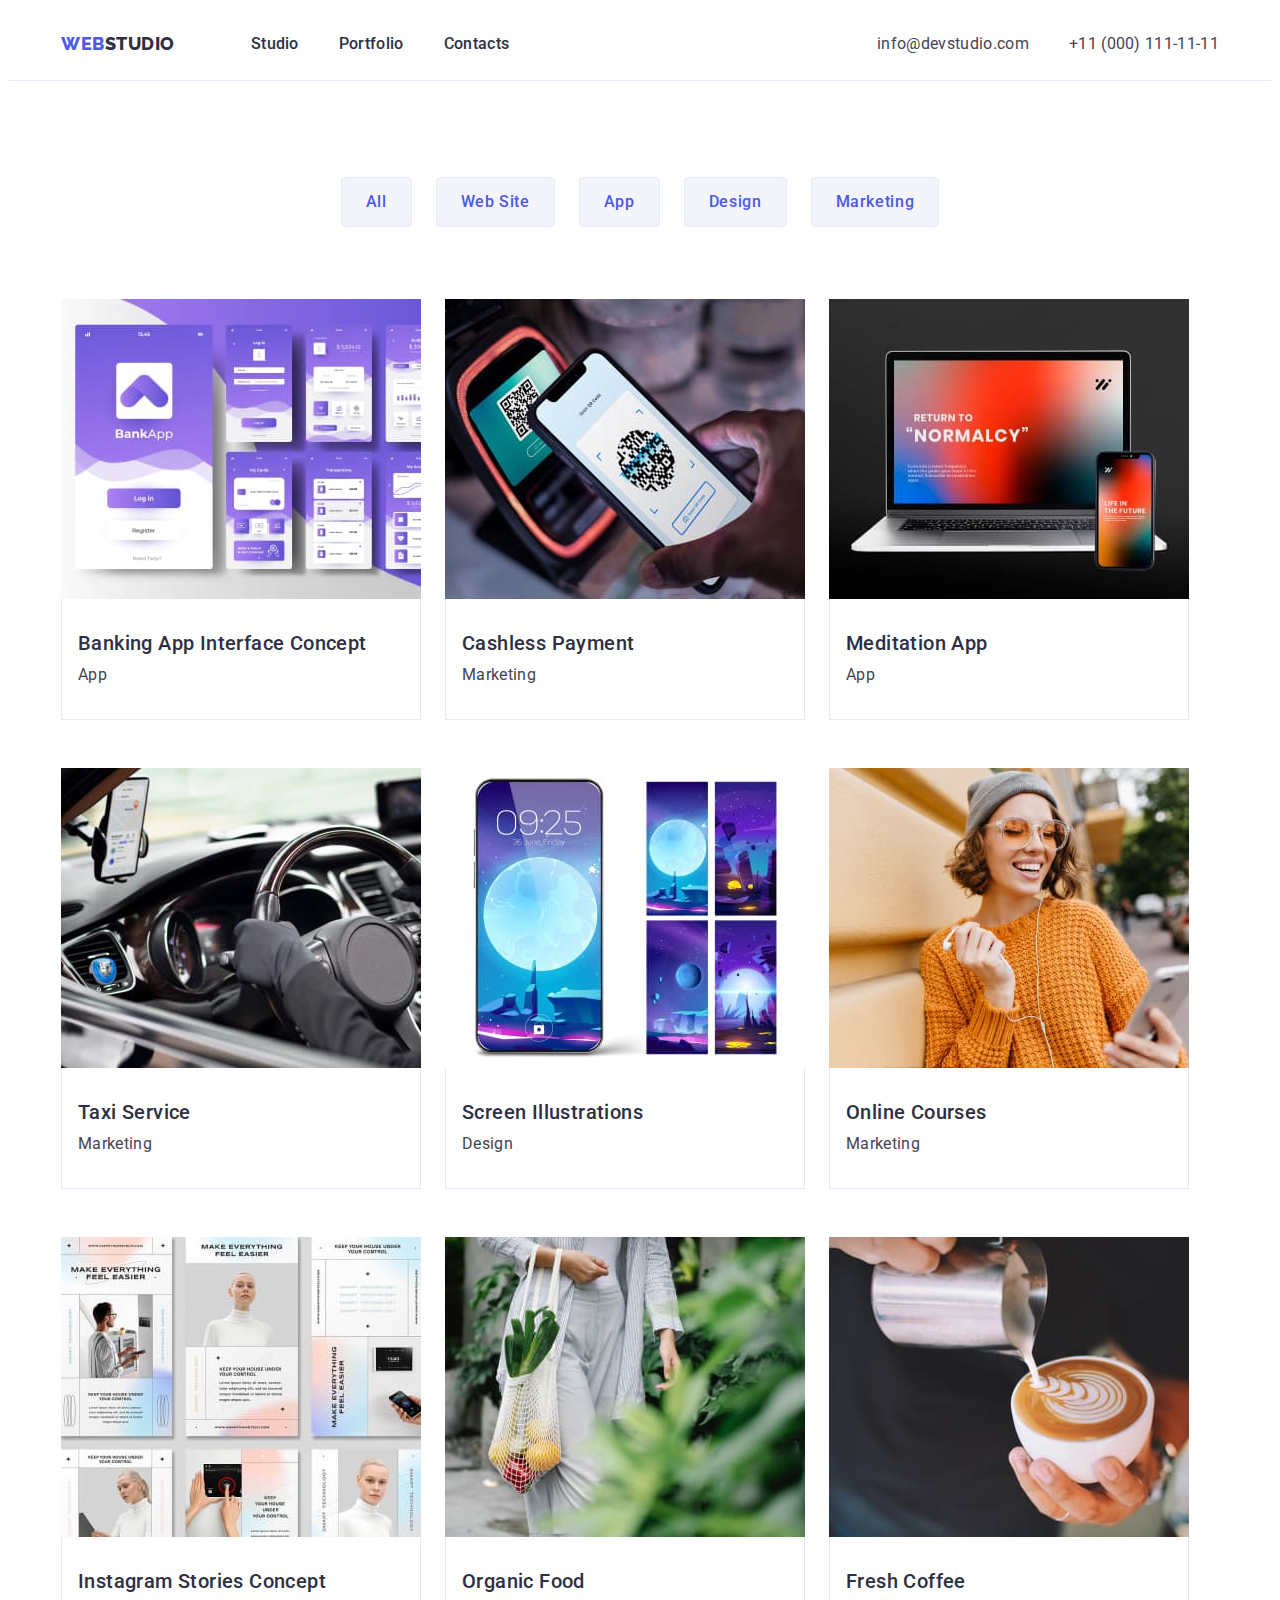
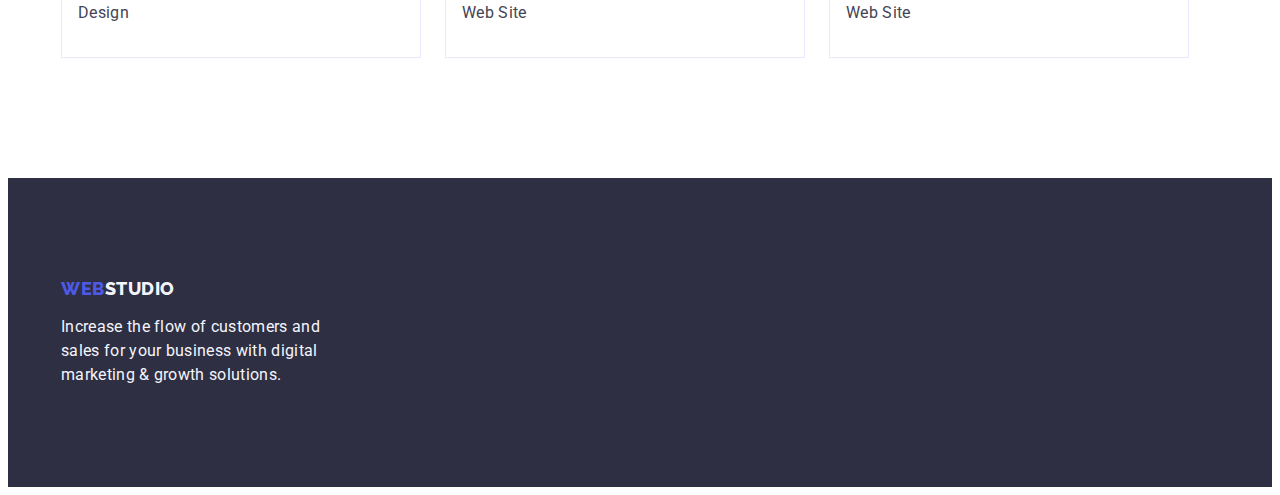
==== portfolio.html @ 49287770 "Initial commit" ====
<!DOCTYPE html>
<html lang="en">
  <head>
    <meta charset="UTF-8" />
    <meta http-equiv="X-UA-Compatible" content="IE=edge" />
    <meta name="viewport" content="width=device-width, initial-scale=1.0" />
    <title>WEB STUDIO PORTFOLIO</title>
    <link rel="preconnect" href="https://fonts.googleapis.com" />
    <link rel="preconnect" href="https://fonts.gstatic.com" crossorigin />
    <link
      href="https://fonts.googleapis.com/css2?family=Raleway:wght@800&family=Roboto:wght@400;500;700&display=swap"
      rel="stylesheet"
    />
    <link
      rel="stylesheet"
      href="https://cdnjs.cloudflare.com/ajax/libs/modern-normalize/2.0.0/modern-normalize.min.css"
      integrity="sha512-4xo8blKMVCiXpTaLzQSLSw3KFOVPWhm/TRtuPVc4WG6kUgjH6J03IBuG7JZPkcWMxJ5huwaBpOpnwYElP/m6wg=="
      crossorigin="anonymous"
      referrerpolicy="no-referrer"
    />
    <link rel="stylesheet" href="./css/style.css" />
  </head>
  <body>
    <header class="page-header">
      <div class="container page-header-container">
        <nav class="page-navigation">
          <a class="logotype link" href="./index.html">
            Web<span class="logotype-text-bold">Studio</span>
          </a>
          <ul class="menu-list list">
            <li class="menu-item">
              <a class="menu-link link" href="./index.html">Studio</a>
            </li>
            <li class="menu-item">
              <a class="menu-link link" href="./portfolio.html">Portfolio</a>
            </li>
            <li class="menu-item">
              <a class="menu-link link" href="">Contacts</a>
            </li>
          </ul>
        </nav>
        <address class="contacts">
          <ul class="contact-list list">
            <li class="contact-list-item">
              <a class="contact-link link" href="mailto:info@devstudio.com">info@devstudio.com</a>
            </li>
            <li class="contact-list-item">
              <a class="contact-link link" href="tel:+110001111111">+11 (000) 111-11-11</a>
            </li>
          </ul>
        </address>
      </div>
    </header>
    <main>
      <section class="portfolio">
        <div class="container">
          <h1 class="visually-hidden">Filters</h1>
          <ul class="filter-list list">
            <li>
              <button class="filter-btn" type="button">All</button>
            </li>
            <li>
              <button class="filter-btn" type="button">Web Site</button>
            </li>
            <li>
              <button class="filter-btn" type="button">App</button>
            </li>
            <li>
              <button class="filter-btn" type="button">Design</button>
            </li>
            <li>
              <button class="filter-btn" type="button">Marketing</button>
            </li>
          </ul>
          <ul class="portfolio-list list">
            <li class="portolio-list-item">
              <a class="link" href="">
                <img
                  class="portfolio-item-image"
                  src="./images/bank-application.jpg"
                  alt="Banking App Interface Concept"
                  width="360"
                  height="300"
                />
                <div class="portfolio-description">
                  <h2 class="portfolio-item-title">Banking App Interface Concept</h2>
                  <p class="portfolio-item-category">App</p>
                </div>
              </a>
            </li>
            <li class="portolio-list-item">
              <a class="link" href="">
                <img
                  class="portfolio-item-image"
                  src="./images/phone-reading-qrcode.jpg"
                  alt="Phone is reading QR-code"
                  width="360"
                  height="300"
                />
                <div class="portfolio-description">
                  <h2 class="portfolio-item-title">Cashless Payment</h2>
                  <p class="portfolio-item-category">Marketing</p>
                </div>
              </a>
            </li>
            <li class="portolio-list-item">
              <a class="link" href="">
                <img
                  class="portfolio-item-image"
                  src="./images/laptop.jpg"
                  alt="Laptop and phone"
                  width="360"
                  height="300"
                />
                <div class="portfolio-description">
                  <h2 class="portfolio-item-title">Meditation App</h2>
                  <p class="portfolio-item-category">App</p>
                </div>
              </a>
            </li>
            <li class="portolio-list-item">
              <a class="link" href="">
                <img
                  class="portfolio-item-image"
                  src="./images/car-wheel.jpg"
                  alt="Part of a car with a steering wheel"
                  width="360"
                  height="300"
                />
                <div class="portfolio-description">
                  <h2 class="portfolio-item-title">Taxi Service</h2>
                  <p class="portfolio-item-category">Marketing</p>
                </div>
              </a>
            </li>
            <li class="portolio-list-item">
              <a class="link" href="">
                <img
                  class="portfolio-item-image"
                  src="./images/phone-wallpaper.jpg"
                  alt="Phone with wallpapers"
                  width="360"
                  height="300"
                />
                <div class="portfolio-description">
                  <h2 class="portfolio-item-title">Screen Illustrations</h2>
                  <p class="portfolio-item-category">Design</p>
                </div>
              </a>
            </li>
            <li class="portolio-list-item">
              <a class="link" href="">
                <img
                  class="portfolio-item-image"
                  src="./images/woman-with-phone.jpg"
                  alt="A woman is looking at her phone"
                  width="360"
                  height="300"
                />
                <div class="portfolio-description">
                  <h2 class="portfolio-item-title">Online Courses</h2>
                  <p class="portfolio-item-category">Marketing</p>
                </div>
              </a>
            </li>
            <li class="portolio-list-item">
              <a class="link" href="">
                <img
                  class="portfolio-item-image"
                  src="./images/website-cards.jpg"
                  alt="Web cards with information"
                  width="360"
                  height="300"
                />
                <div class="portfolio-description">
                  <h2 class="portfolio-item-title">Instagram Stories Concept</h2>
                  <p class="portfolio-item-category">Design</p>
                </div>
              </a>
            </li>
            <li class="portolio-list-item">
              <a class="link" href="">
                <img
                  class="portfolio-item-image"
                  src="./images/woman-with-fruit.jpg"
                  alt="Woman is carrying some fruit"
                  width="360"
                  height="300"
                />
                <div class="portfolio-description">
                  <h2 class="portfolio-item-title">Organic Food</h2>
                  <p class="portfolio-item-category">Web Site</p>
                </div>
              </a>
            </li>
            <li class="portolio-list-item">
              <a class="link" href="">
                <img
                  class="portfolio-item-image"
                  src="./images/cappuchino.jpg"
                  alt="Barista is making cappuccino"
                  width="360"
                  height="300"
                />
                <div class="portfolio-description">
                  <h2 class="portfolio-item-title">Fresh Coffee</h2>
                  <p class="portfolio-item-category">Web Site</p>
                </div>
              </a>
            </li>
          </ul>
        </div>
      </section>
    </main>
    <footer class="footer">
      <div class="container">
        <a class="logotype link" href="./index.html">
          Web<span class="logotype-text-bold">Studio</span>
        </a>
        <p class="footer-text">
          Increase the flow of customers and sales for your business with digital marketing & growth
          solutions.
        </p>
      </div>
    </footer>
  </body>
</html>
---- css/style.css ----
:root {
  --primary-color: #2E2F42;
  --secondary-color: #ffffff;
  --accent-color: #4D5AE5;
  --text-color: #434455;
  --hover-focus: #404bbf;
  --white-text:#f4f4fd;
  --btn-border-color:#e7e9fc;
}

h1,
h2,
h3,
h4,
h5,
h6,
p {
  margin-top: 0;
  margin-bottom: 0;
}

ul,
ol {
  padding-left: 0;
  margin-top: 0;
  margin-bottom: 0;
}

img {
  display: block;
}

.container {
  width: 1158px;
  margin: 0 auto;
  padding: 0 15px;
}

.visually-hidden {
  position: absolute;
  width: 1px;
  height: 1px;
  margin: -1px;
  border: 0;
  padding: 0;
  white-space: nowrap;
  clip-path: inset(100%);
  clip: rect(0 0 0 0);
  overflow: hidden;
}


.list {
  list-style-type: none;
  color: inherit;
  }
  
.link {
  text-decoration: none;
  font-style: normal;
  color: var(--primary-color);

  }
  
button {
  cursor: pointer;
  }

.menu-link {
  color: var(--primary-color);
  display: block;
}
.menu-link:hover,
.menu-link:focus {
  color: var(--hover-focus);
}

.filter-btn{
  background-color: var(--white-text);
  border: 1px solid var(--btn-border-color);
  border-radius: 4px;
  font-family: 'Roboto', sans-serif;
  font-size: 16px;
  font-weight: 500;
  line-height: 1.5;
  letter-spacing: 0.04em;
  text-align: center;
  color:  var(--accent-color);
  padding: 12px 24px;
  justify-content: center;
  display: flex;
  align-items: center;
}

.filter-btn:hover, 
.filter-btn:focus {
  color: var(--secondary-color);
  background-color: var(--hover-focus);
  border: 1px solid transparent;
}


body {
  font-family: 'Roboto', sans-serif;
  font-size: 16px;
  font-weight: 400;
  line-height: 1.5;
  letter-spacing: 0.02em;
  color: var(--text-color);
  background-color: var(--secondary-color);
    
  }

h2 {
  font-family: 'Roboto', sans-serif;
  font-size: 36px;
  font-weight: 700;
  line-height: 40px;
  letter-spacing: 0.02em;
  text-align: center;
}

h3 {
  color: var(--primary-color);
  font-size: 20px;
  font-weight: 500;
  line-height: 1.2;
  letter-spacing: 0.02em;
}

.page-header {
  border-bottom: 1px solid #E7E9FC;
}

.page-header-container {
  display: flex;
  justify-content: space-between;
  padding: 24px 0;
  padding: 0 15px;
  align-items: center;
}

.page-navigation {
  display: flex;
  align-items: center;
}

  
/* .accent-color {
    color: var(--accent-color);
  } */

.logotype {
  font-family: 'Raleway', sans-serif;
  text-transform: uppercase;
  font-weight:800;
  color: var(--accent-color);
  font-size: 18px;
  line-height: 1.17;
  letter-spacing: 0.03em;
  margin-right: 76px;
}

.logotype-text-bold {
  font-family: 'Raleway', sans-serif;
  color: var(--primary-color);
}

.menu-list {
  color: var(--primary-color);
  font-size: 16px;
  line-height: 1.5;
  letter-spacing: 0.02em;
  font-weight: 500;
  display: flex;
  gap: 40px;
}
.contacts {
  color: var(--primary-color);
  font-size: 16px;
  line-height: 1.5;
  letter-spacing: 0.02em;
  font-weight: 400;
  font-style: normal;
}

.contact-link {
  font-size: 16px;
  line-height: 1.5;
  letter-spacing: 0.02em;
  color:var(--text-color);
}

.contact-link:hover,
.contact-link:focus {
  color: var(--hover-focus);
}

.contact-list {
  display: flex;
  gap: 40px;

}
 

.menu-link {
  color: var(--primary-color);
  padding: 24px 0;
}


.menu-link:hover,
.menu-link:focus {
  color: var(--hover-focus);
}


.hero {
  background-color: var(--primary-color);
  padding: 188px 0;
}

.first-section {
  font-size: 56px;
  line-height: 1.07;
  text-align: center;
  letter-spacing: 0.02em;
  color: var(--secondary-color);

}


.main-title {
  color: var(--secondary-color);
  font-size: 56px;
  line-height: 1.07;
  letter-spacing: 0.02em;
  text-align: center;
  max-width: 496px;
  margin: 0 auto;
}

.order-service-btn {
  background-color: var(--accent-color);
  color: var(--secondary-color);
  font-weight: 500;
  font-size: 16px;
  line-height: 1.5;
  letter-spacing: 0.04em;
  font-family: 'Roboto', sans-serif;
  cursor: pointer;
  display: block;
  min-width: 169px;
  height: 56px;
  border: none;
  border-radius: 4px;
  margin: 48px auto 0 auto;
}

.order-service-btn:hover,
.order-service-btn:focus {
  background-color: var(--hover-focus) ;
  color: var(--secondary-color);
}


.values {
  padding: 120px 0;
}

.values-list {
  display: flex;
  gap:24px;
}

.values-list-item {
  width: calc((100% - 24px * 3) / 4);
}


.value-title {
  font-weight: 500;
  font-size: 20px;
  line-height: 1.2;
  letter-spacing: 0.02em;
  color: var(--primary-color);
  margin-bottom: 8px;
}

.value-text {
  font-size: 16px;
  line-height: 1.5;
  letter-spacing: 0.02em;
  color: var(--text-color);
}

.services {
  padding-bottom: 120px;
}

.services-list {
  display: flex;
  gap:24px;
}

.services-list-item {
  width: calc((100% - 2 * 24 / 3));
}

.section-title {
  font-size: 36px;
  line-height: 1.11;
  text-align: center;
  letter-spacing: 0.02em;
  text-transform: capitalize;
  color: var(--primary-color);
  margin-bottom: 72px;
}

.team {
  background-color: var(--white-text);
  padding: 120px 0;
}

.team-list {
  display: flex;
  gap: 24px;
}

.team-list-item {
  background-color: var(--secondary-color);
  width: calc((100% - 3 * 24 / 4));
  border-radius: 0px 0px 4px 4px;
}

.team-member {
  padding: 32px 0;
}

.team-member-name {
  text-align: center;
  margin-bottom: 8px;
}
.team-member-role {
  text-align: center;
}

.portfolio {
  padding: 96px 0 120px 0;
}

.filter-list {
  display: flex;
  gap: 24px;
  margin-bottom: 72px;
  width: calc((100% - 4*24)/5);
  justify-content: center;
}

.portfolio-list {
  display: flex;
  column-gap: 24px;
  row-gap: 48px;
  flex-wrap: wrap;
  
}

.portfolio-item-title {
  font-weight: 500;
  font-size: 20px;
  line-height: 1.2;
  letter-spacing: 0.02em;
  color: var(--primary-color);
  text-align: left;
  margin-bottom: 8px;
}

.portfolio-list-item {
  width: calc((100% - 24px * 2) /3 );
}

.portfolio-item-category {
  font-size: 16px;
  line-height: 1.5;
  letter-spacing: 0.02em;
  color: var(--text-color);
}

.portfolio-description {
  padding: 32px 16px;
  border: 1px solid var(--btn-border-color);
  border-top: none;
}

.footer {
  background-color: var(--primary-color);
  color: var(--secondary-color);
  padding: 100px 0;

}

.footer .logotype {
  color: var(--accent-color);
  display: inline-block;
  margin-bottom: 16px;
}

.footer .logotype-text-bold {
  color: var(--white-text);
}


.footer-text {
  line-height: 1.5;
  color: var(--white-text);
  letter-spacing: 0.02em;
  max-width: 264px;
}
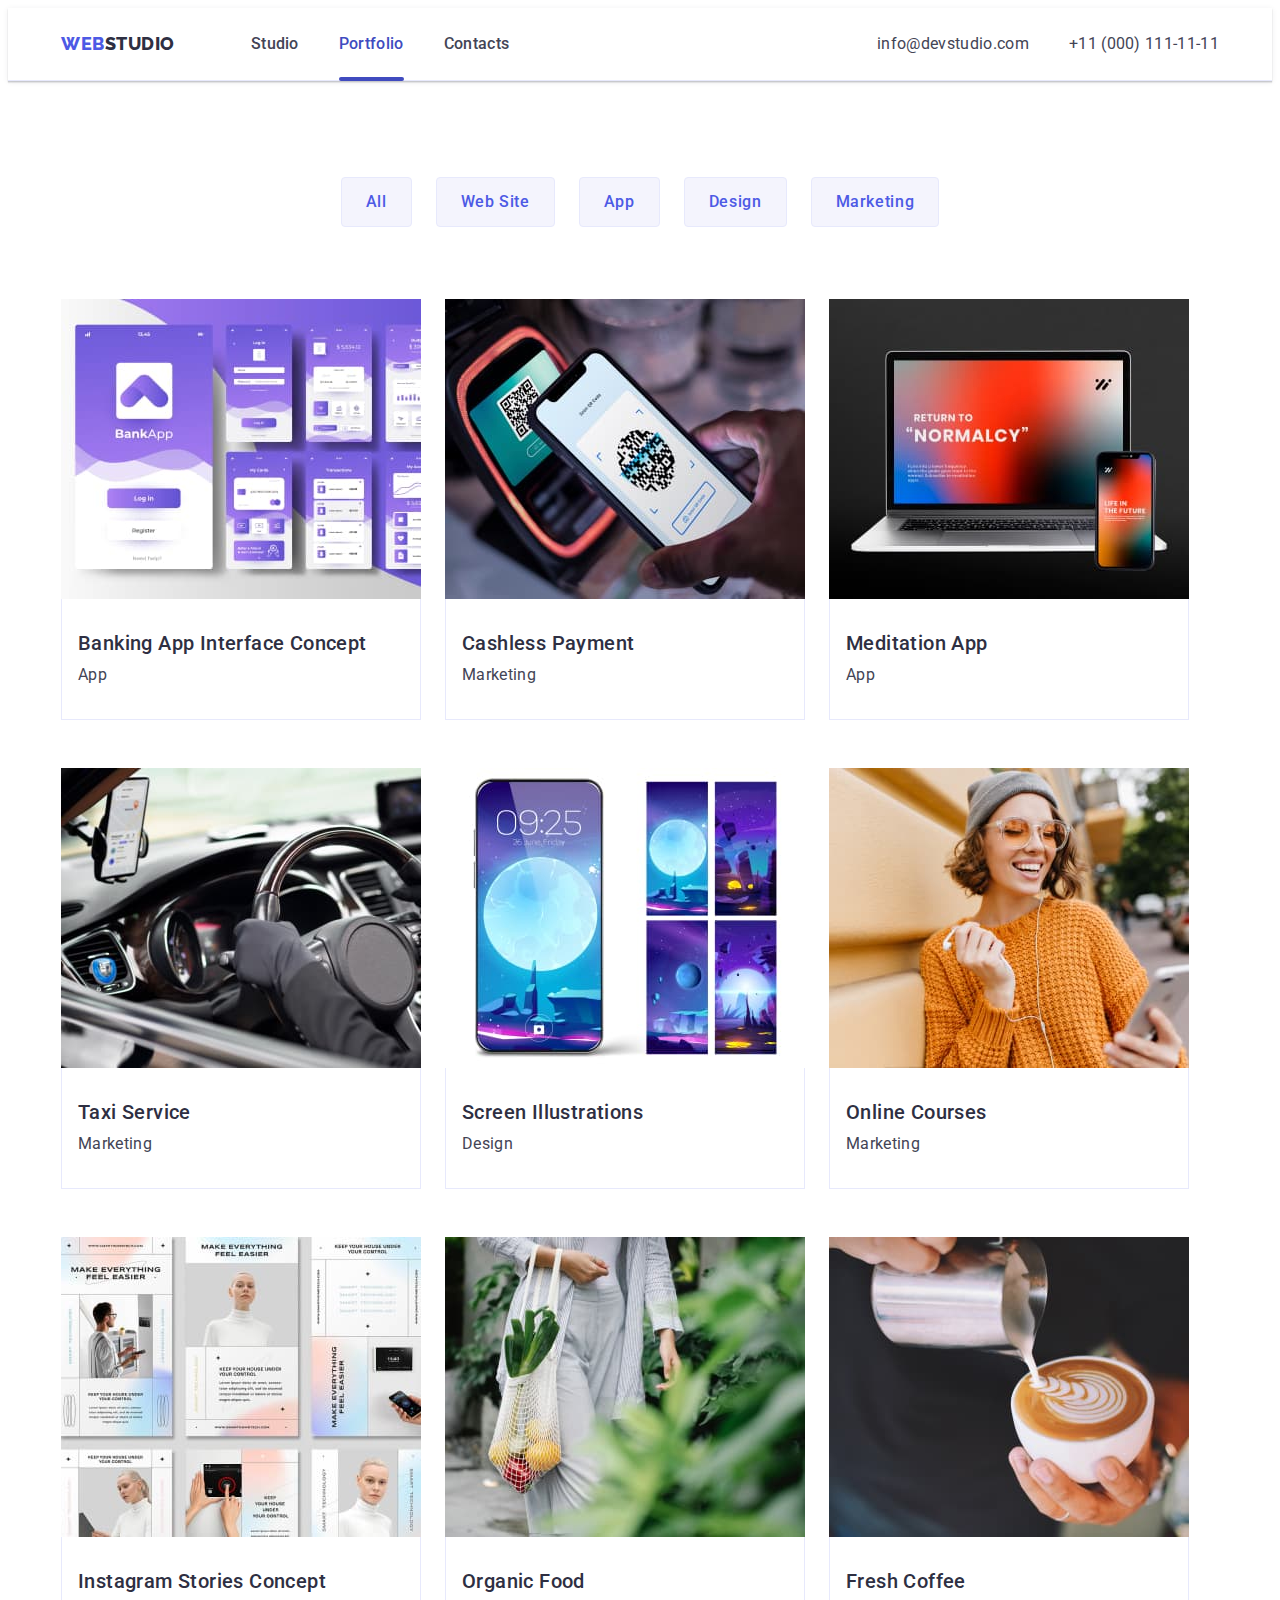
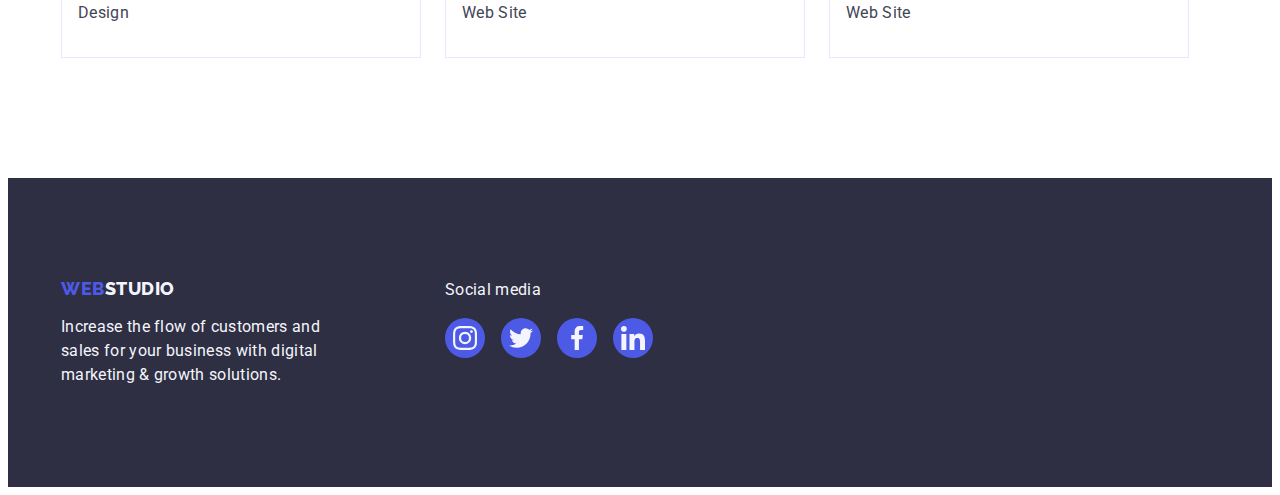
==== commit bc926f39: "HomeWork" ====
--- a/portfolio.html
+++ b/portfolio.html
@@ -32,7 +32,7 @@
               <a class="menu-link link" href="./index.html">Studio</a>
             </li>
             <li class="menu-item">
-              <a class="menu-link link" href="./portfolio.html">Portfolio</a>
+              <a class="menu-link active link" href="./portfolio.html">Portfolio</a>
             </li>
             <li class="menu-item">
               <a class="menu-link link" href="">Contacts</a>
@@ -75,13 +75,19 @@
           <ul class="portfolio-list list">
             <li class="portolio-list-item">
               <a class="link" href="">
-                <img
-                  class="portfolio-item-image"
-                  src="./images/bank-application.jpg"
-                  alt="Banking App Interface Concept"
-                  width="360"
-                  height="300"
-                />
+                <div class="portfolio-list-img-wrapper">
+                  <img
+                    class="portfolio-item-image"
+                    src="./images/bank-application.jpg"
+                    alt="Banking App Interface Concept"
+                    width="360"
+                    height="300"
+                  />
+                  <p class="overlay">
+                    14 Stylish and User-Friendly App Design Concepts · Task Manager App · Calorie
+                    Tracker App · Exotic Fruit Ecommerce App · Cloud Storage App
+                  </p>
+                </div>
                 <div class="portfolio-description">
                   <h2 class="portfolio-item-title">Banking App Interface Concept</h2>
                   <p class="portfolio-item-category">App</p>
@@ -90,13 +96,19 @@
             </li>
             <li class="portolio-list-item">
               <a class="link" href="">
-                <img
-                  class="portfolio-item-image"
-                  src="./images/phone-reading-qrcode.jpg"
-                  alt="Phone is reading QR-code"
-                  width="360"
-                  height="300"
-                />
+                <div class="portfolio-list-img-wrapper">
+                  <img
+                    class="portfolio-item-image"
+                    src="./images/phone-reading-qrcode.jpg"
+                    alt="Phone is reading QR-code"
+                    width="360"
+                    height="300"
+                  />
+                  <p class="overlay">
+                    14 Stylish and User-Friendly App Design Concepts · Task Manager App · Calorie
+                    Tracker App · Exotic Fruit Ecommerce App · Cloud Storage App
+                  </p>
+                </div>
                 <div class="portfolio-description">
                   <h2 class="portfolio-item-title">Cashless Payment</h2>
                   <p class="portfolio-item-category">Marketing</p>
@@ -105,13 +117,19 @@
             </li>
             <li class="portolio-list-item">
               <a class="link" href="">
-                <img
-                  class="portfolio-item-image"
-                  src="./images/laptop.jpg"
-                  alt="Laptop and phone"
-                  width="360"
-                  height="300"
-                />
+                <div class="portfolio-list-img-wrapper">
+                  <img
+                    class="portfolio-item-image"
+                    src="./images/laptop.jpg"
+                    alt="Laptop and phone"
+                    width="360"
+                    height="300"
+                  />
+                  <p class="overlay">
+                    14 Stylish and User-Friendly App Design Concepts · Task Manager App · Calorie
+                    Tracker App · Exotic Fruit Ecommerce App · Cloud Storage App
+                  </p>
+                </div>
                 <div class="portfolio-description">
                   <h2 class="portfolio-item-title">Meditation App</h2>
                   <p class="portfolio-item-category">App</p>
@@ -120,13 +138,19 @@
             </li>
             <li class="portolio-list-item">
               <a class="link" href="">
-                <img
-                  class="portfolio-item-image"
-                  src="./images/car-wheel.jpg"
-                  alt="Part of a car with a steering wheel"
-                  width="360"
-                  height="300"
-                />
+                <div class="portfolio-list-img-wrapper">
+                  <img
+                    class="portfolio-item-image"
+                    src="./images/car-wheel.jpg"
+                    alt="Part of a car with a steering wheel"
+                    width="360"
+                    height="300"
+                  />
+                  <p class="overlay">
+                    14 Stylish and User-Friendly App Design Concepts · Task Manager App · Calorie
+                    Tracker App · Exotic Fruit Ecommerce App · Cloud Storage App
+                  </p>
+                </div>
                 <div class="portfolio-description">
                   <h2 class="portfolio-item-title">Taxi Service</h2>
                   <p class="portfolio-item-category">Marketing</p>
@@ -135,13 +159,19 @@
             </li>
             <li class="portolio-list-item">
               <a class="link" href="">
-                <img
-                  class="portfolio-item-image"
-                  src="./images/phone-wallpaper.jpg"
-                  alt="Phone with wallpapers"
-                  width="360"
-                  height="300"
-                />
+                <div class="portfolio-list-img-wrapper">
+                  <img
+                    class="portfolio-item-image"
+                    src="./images/phone-wallpaper.jpg"
+                    alt="Phone with wallpapers"
+                    width="360"
+                    height="300"
+                  />
+                  <p class="overlay">
+                    14 Stylish and User-Friendly App Design Concepts · Task Manager App · Calorie
+                    Tracker App · Exotic Fruit Ecommerce App · Cloud Storage App
+                  </p>
+                </div>
                 <div class="portfolio-description">
                   <h2 class="portfolio-item-title">Screen Illustrations</h2>
                   <p class="portfolio-item-category">Design</p>
@@ -150,13 +180,19 @@
             </li>
             <li class="portolio-list-item">
               <a class="link" href="">
-                <img
-                  class="portfolio-item-image"
-                  src="./images/woman-with-phone.jpg"
-                  alt="A woman is looking at her phone"
-                  width="360"
-                  height="300"
-                />
+                <div class="portfolio-list-img-wrapper">
+                  <img
+                    class="portfolio-item-image"
+                    src="./images/woman-with-phone.jpg"
+                    alt="A woman is looking at her phone"
+                    width="360"
+                    height="300"
+                  />
+                  <p class="overlay">
+                    14 Stylish and User-Friendly App Design Concepts · Task Manager App · Calorie
+                    Tracker App · Exotic Fruit Ecommerce App · Cloud Storage App
+                  </p>
+                </div>
                 <div class="portfolio-description">
                   <h2 class="portfolio-item-title">Online Courses</h2>
                   <p class="portfolio-item-category">Marketing</p>
@@ -165,13 +201,19 @@
             </li>
             <li class="portolio-list-item">
               <a class="link" href="">
-                <img
-                  class="portfolio-item-image"
-                  src="./images/website-cards.jpg"
-                  alt="Web cards with information"
-                  width="360"
-                  height="300"
-                />
+                <div class="portfolio-list-img-wrapper">
+                  <img
+                    class="portfolio-item-image"
+                    src="./images/website-cards.jpg"
+                    alt="Web cards with information"
+                    width="360"
+                    height="300"
+                  />
+                  <p class="overlay">
+                    14 Stylish and User-Friendly App Design Concepts · Task Manager App · Calorie
+                    Tracker App · Exotic Fruit Ecommerce App · Cloud Storage App
+                  </p>
+                </div>
                 <div class="portfolio-description">
                   <h2 class="portfolio-item-title">Instagram Stories Concept</h2>
                   <p class="portfolio-item-category">Design</p>
@@ -180,13 +222,19 @@
             </li>
             <li class="portolio-list-item">
               <a class="link" href="">
-                <img
-                  class="portfolio-item-image"
-                  src="./images/woman-with-fruit.jpg"
-                  alt="Woman is carrying some fruit"
-                  width="360"
-                  height="300"
-                />
+                <div class="portfolio-list-img-wrapper">
+                  <img
+                    class="portfolio-item-image"
+                    src="./images/woman-with-fruit.jpg"
+                    alt="Woman is carrying some fruit"
+                    width="360"
+                    height="300"
+                  />
+                  <p class="overlay">
+                    14 Stylish and User-Friendly App Design Concepts · Task Manager App · Calorie
+                    Tracker App · Exotic Fruit Ecommerce App · Cloud Storage App
+                  </p>
+                </div>
                 <div class="portfolio-description">
                   <h2 class="portfolio-item-title">Organic Food</h2>
                   <p class="portfolio-item-category">Web Site</p>
@@ -195,13 +243,19 @@
             </li>
             <li class="portolio-list-item">
               <a class="link" href="">
-                <img
-                  class="portfolio-item-image"
-                  src="./images/cappuchino.jpg"
-                  alt="Barista is making cappuccino"
-                  width="360"
-                  height="300"
-                />
+                <div class="portfolio-list-img-wrapper">
+                  <img
+                    class="portfolio-item-image"
+                    src="./images/cappuchino.jpg"
+                    alt="Barista is making cappuccino"
+                    width="360"
+                    height="300"
+                  />
+                  <p class="overlay">
+                    14 Stylish and User-Friendly App Design Concepts · Task Manager App · Calorie
+                    Tracker App · Exotic Fruit Ecommerce App · Cloud Storage App
+                  </p>
+                </div>
                 <div class="portfolio-description">
                   <h2 class="portfolio-item-title">Fresh Coffee</h2>
                   <p class="portfolio-item-category">Web Site</p>
@@ -214,14 +268,58 @@
     </main>
     <footer class="footer">
       <div class="container">
-        <a class="logotype link" href="./index.html">
-          Web<span class="logotype-text-bold">Studio</span>
-        </a>
-        <p class="footer-text">
-          Increase the flow of customers and sales for your business with digital marketing & growth
-          solutions.
-        </p>
+        <div class="footer-left">
+          <a class="logotype link" href="./index.html">
+            Web<span class="logotype-text-bold">Studio</span>
+          </a>
+          <p class="footer-text">
+            Increase the flow of customers and sales for your business with digital marketing &
+            growth solutions.
+          </p>
+        </div>
+        <div class="footer-right">
+          <p class="footer-text">Social media</p>
+          <ul class="social-media-list list">
+            <li class="social-list-item">
+              <a href="">
+                <span class="social-list-icon-wrapper">
+                  <svg class="social-list-icon" width="24" height="24" aria-label="instagram icon">
+                    <use href="./images/sprite.svg#icon-instagram"></use>
+                  </svg>
+                </span>
+              </a>
+            </li>
+            <li class="social-list-item">
+              <a href="">
+                <span class="social-list-icon-wrapper">
+                  <svg class="social-list-icon" width="24" height="24" aria-label="twitter icon">
+                    <use href="./images/sprite.svg#icon-twitter"></use>
+                  </svg>
+                </span>
+              </a>
+            </li>
+            <li class="social-list-item">
+              <a href="">
+                <span class="social-list-icon-wrapper">
+                  <svg class="social-list-icon" width="24" height="24" aria-label="facebook icon">
+                    <use href="./images/sprite.svg#icon-facebook"></use>
+                  </svg>
+                </span>
+              </a>
+            </li>
+            <li class="social-list-item">
+              <a href="">
+                <span class="social-list-icon-wrapper">
+                  <svg class="social-list-icon" width="24" height="24" aria-label="linkedin icon">
+                    <use href="./images/sprite.svg#icon-linkedin"></use>
+                  </svg>
+                </span>
+              </a>
+            </li>
+          </ul>
+        </div>
       </div>
     </footer>
+    <script src="./js/modal.js"></script>
   </body>
 </html>
--- a/css/style.css
+++ b/css/style.css
@@ -6,6 +6,10 @@
   --hover-focus: #404bbf;
   --white-text:#f4f4fd;
   --btn-border-color:#e7e9fc;
+  --customers-logo-color: #8E8F99;
+  --navyblue-modal: rgba(46, 47, 66, 0.40);
+  --transition-dur-and-func: 250ms cubic-bezier(0.4, 0, 0.2, 1);
+  --dairy-color: #FCFCFC;
 }
 
 h1,
@@ -28,6 +32,39 @@
 
 img {
   display: block;
+}
+
+button {
+  cursor: pointer;
+}
+
+body {
+  font-family: 'Roboto', sans-serif;
+  font-size: 16px;
+  font-weight: 400;
+  line-height: 1.5;
+  letter-spacing: 0.02em;
+  color: var(--text-color);
+  background-color: var(--secondary-color);
+
+}
+
+h2 {
+  font-family: 'Roboto', sans-serif;
+  font-size: 36px;
+  font-weight: 700;
+  line-height: 40px;
+  letter-spacing: 0.02em;
+  text-align: center;
+}
+
+h3 {
+  color: var(--primary-color);
+  font-size: 20px;
+  font-weight: 500;
+  line-height: 1.2;
+  letter-spacing: 0.02em;
+  
 }
 
 .container {
@@ -59,17 +96,33 @@
   text-decoration: none;
   font-style: normal;
   color: var(--primary-color);
-
   }
   
-button {
-  cursor: pointer;
-  }
-
 .menu-link {
-  color: var(--primary-color);
+  position: relative;
+  color: var(--text-color);
   display: block;
-}
+  transition: color var(--transition-dur-and-func);
+  padding: 24px 0;
+}
+
+.active {
+  position: relative;
+  color: var(--hover-focus);
+}
+
+.active::after {
+  display: inline-block;
+  content: "";
+  position: absolute;
+  left: 0;
+  bottom: -1px;
+  width: 100%;
+  height: 4px;
+  background-color: var(--hover-focus);
+  border-radius: 2px;
+}
+
 .menu-link:hover,
 .menu-link:focus {
   color: var(--hover-focus);
@@ -90,6 +143,7 @@
   justify-content: center;
   display: flex;
   align-items: center;
+  transition: color var(--transition-dur-and-func);
 }
 
 .filter-btn:hover, 
@@ -100,37 +154,12 @@
 }
 
 
-body {
-  font-family: 'Roboto', sans-serif;
-  font-size: 16px;
-  font-weight: 400;
-  line-height: 1.5;
-  letter-spacing: 0.02em;
-  color: var(--text-color);
-  background-color: var(--secondary-color);
-    
-  }
-
-h2 {
-  font-family: 'Roboto', sans-serif;
-  font-size: 36px;
-  font-weight: 700;
-  line-height: 40px;
-  letter-spacing: 0.02em;
-  text-align: center;
-}
-
-h3 {
-  color: var(--primary-color);
-  font-size: 20px;
-  font-weight: 500;
-  line-height: 1.2;
-  letter-spacing: 0.02em;
-}
-
 .page-header {
   border-bottom: 1px solid #E7E9FC;
-}
+  box-shadow: 0px 2px 1px rgba(46, 47, 66, 0.08),
+              0px 1px 1px rgba(46, 47, 66, 0.16),
+              0px 1px 6px rgba(46, 47, 66, 0.08);
+  }
 
 .page-header-container {
   display: flex;
@@ -144,11 +173,6 @@
   display: flex;
   align-items: center;
 }
-
-  
-/* .accent-color {
-    color: var(--accent-color);
-  } */
 
 .logotype {
   font-family: 'Raleway', sans-serif;
@@ -189,6 +213,7 @@
   line-height: 1.5;
   letter-spacing: 0.02em;
   color:var(--text-color);
+  transition: color var(--transition-dur-and-func);
 }
 
 .contact-link:hover,
@@ -201,23 +226,16 @@
   gap: 40px;
 
 }
- 
-
-.menu-link {
-  color: var(--primary-color);
-  padding: 24px 0;
-}
-
-
-.menu-link:hover,
-.menu-link:focus {
-  color: var(--hover-focus);
-}
-
 
 .hero {
   background-color: var(--primary-color);
   padding: 188px 0;
+  background-image: linear-gradient(
+  rgba(46, 47, 66, 0.70),
+  rgba(46, 47, 66, 0.70)
+  ),
+  url('../images/people-office-hero-banner.jpg');
+  background-size: cover;
 }
 
 .first-section {
@@ -255,6 +273,7 @@
   border: none;
   border-radius: 4px;
   margin: 48px auto 0 auto;
+  transition: color var(--transition-dur-and-func);
 }
 
 .order-service-btn:hover,
@@ -277,6 +296,11 @@
   width: calc((100% - 24px * 3) / 4);
 }
 
+.values-list-icon {
+  margin: 24px 100px;
+
+}
+
 
 .value-title {
   font-weight: 500;
@@ -285,6 +309,8 @@
   letter-spacing: 0.02em;
   color: var(--primary-color);
   margin-bottom: 8px;
+  letter-spacing: 0.4px;
+  font-style: normal;
 }
 
 .value-text {
@@ -334,7 +360,7 @@
 }
 
 .team-member {
-  padding: 32px 0;
+  padding: 32px 0; 
 }
 
 .team-member-name {
@@ -343,10 +369,40 @@
 }
 .team-member-role {
   text-align: center;
+}
+
+.customers {
+
+  padding: 120px 0;
 }
 
 .portfolio {
   padding: 96px 0 120px 0;
+}
+
+.portfolio-list-img-wrapper {
+  position: relative;
+  overflow: hidden;
+}
+
+.overlay {
+ position: absolute;
+ top: 0;
+ left: 0;
+ width: 100%;
+ height: 100%;
+ background-color: var(--accent-color);
+ color: var(--white-text);
+ font-family: Roboto;
+ font-size: 16px;
+ font-style: normal;
+ font-weight: 400;
+ line-height: 1.5;
+ letter-spacing: 0.32px;
+ padding: 40px 32px;
+
+ transform: translateY(100%);
+ transition: transform var(--transition-dur-and-func);
 }
 
 .filter-list {
@@ -379,6 +435,11 @@
   width: calc((100% - 24px * 2) /3 );
 }
 
+.portolio-list-item:hover .overlay {
+  transform: translateY(0%);
+}
+
+
 .portfolio-item-category {
   font-size: 16px;
   line-height: 1.5;
@@ -415,4 +476,111 @@
   color: var(--white-text);
   letter-spacing: 0.02em;
   max-width: 264px;
+}
+
+.customers-list {
+  display: flex;
+  box-sizing: border-box;
+  gap: 24px;
+}
+
+.customers-list-icon {
+  fill: var(--customers-logo-color);
+  border-radius: 4px;
+  border: 1px solid var(--lightslate, #8E8F99);
+  width: 168px;
+  height: 88px;
+  padding: 16px 32px;
+  flex-shrink: 0;
+  gap: 24px;
+  
+
+}
+
+
+.social-list-icon {
+  fill: var(--white-text);
+  
+}
+
+.social-list-icon-wrapper {
+  display: flex;
+  justify-content: center;
+  align-items: center;
+  width: 40px;
+  height: 40px;
+  background-color: var(--accent-color);
+  border-radius: 50%;
+  transition: background-color var(--transition-dur-and-func);
+}
+
+
+
+
+
+.footer .social-media-list {
+  display: flex;
+  gap: 16px;
+}
+.team-member .social-media-list {
+  margin-top: 8px;
+  display: flex;
+  gap: 16px;
+  justify-content: center;
+  align-items: center;
+}
+
+.footer .container {
+  display: flex;
+}
+
+.footer-left {
+  margin-right: 120px;
+}
+
+.footer-right .footer-text {
+  margin-bottom: 16px;
+}
+
+.backdrop{
+  position: fixed;
+  top: 0;
+  left: 0;
+  z-index: 9999;
+  width: 100%;
+  height: 100%;
+  background-color: var(--navyblue-modal);
+  transition: opacity var(--transition-dur-and-func), visibility var(--transition-dur-and-func);
+}
+
+.modal {
+  position: absolute;
+  top: 80px;
+  left: 50%;
+  transform: translateX(-50%);
+  width: 408px;
+  height: 584px;
+  background-color: var(--dairy-color);
+  border-radius: 4px;
+}
+
+.close-btn {
+  position: absolute;
+  right: 32px;
+  top: 32px;
+  background-color: transparent;
+  border: none;
+  padding: 0;
+  line-height: 0;
+}
+
+
+.close-btn-icon {
+  stroke: var(--primary-color);
+}
+
+.is-hidden {
+  opacity: 0;
+  visibility: hidden;
+  pointer-events: none;
 }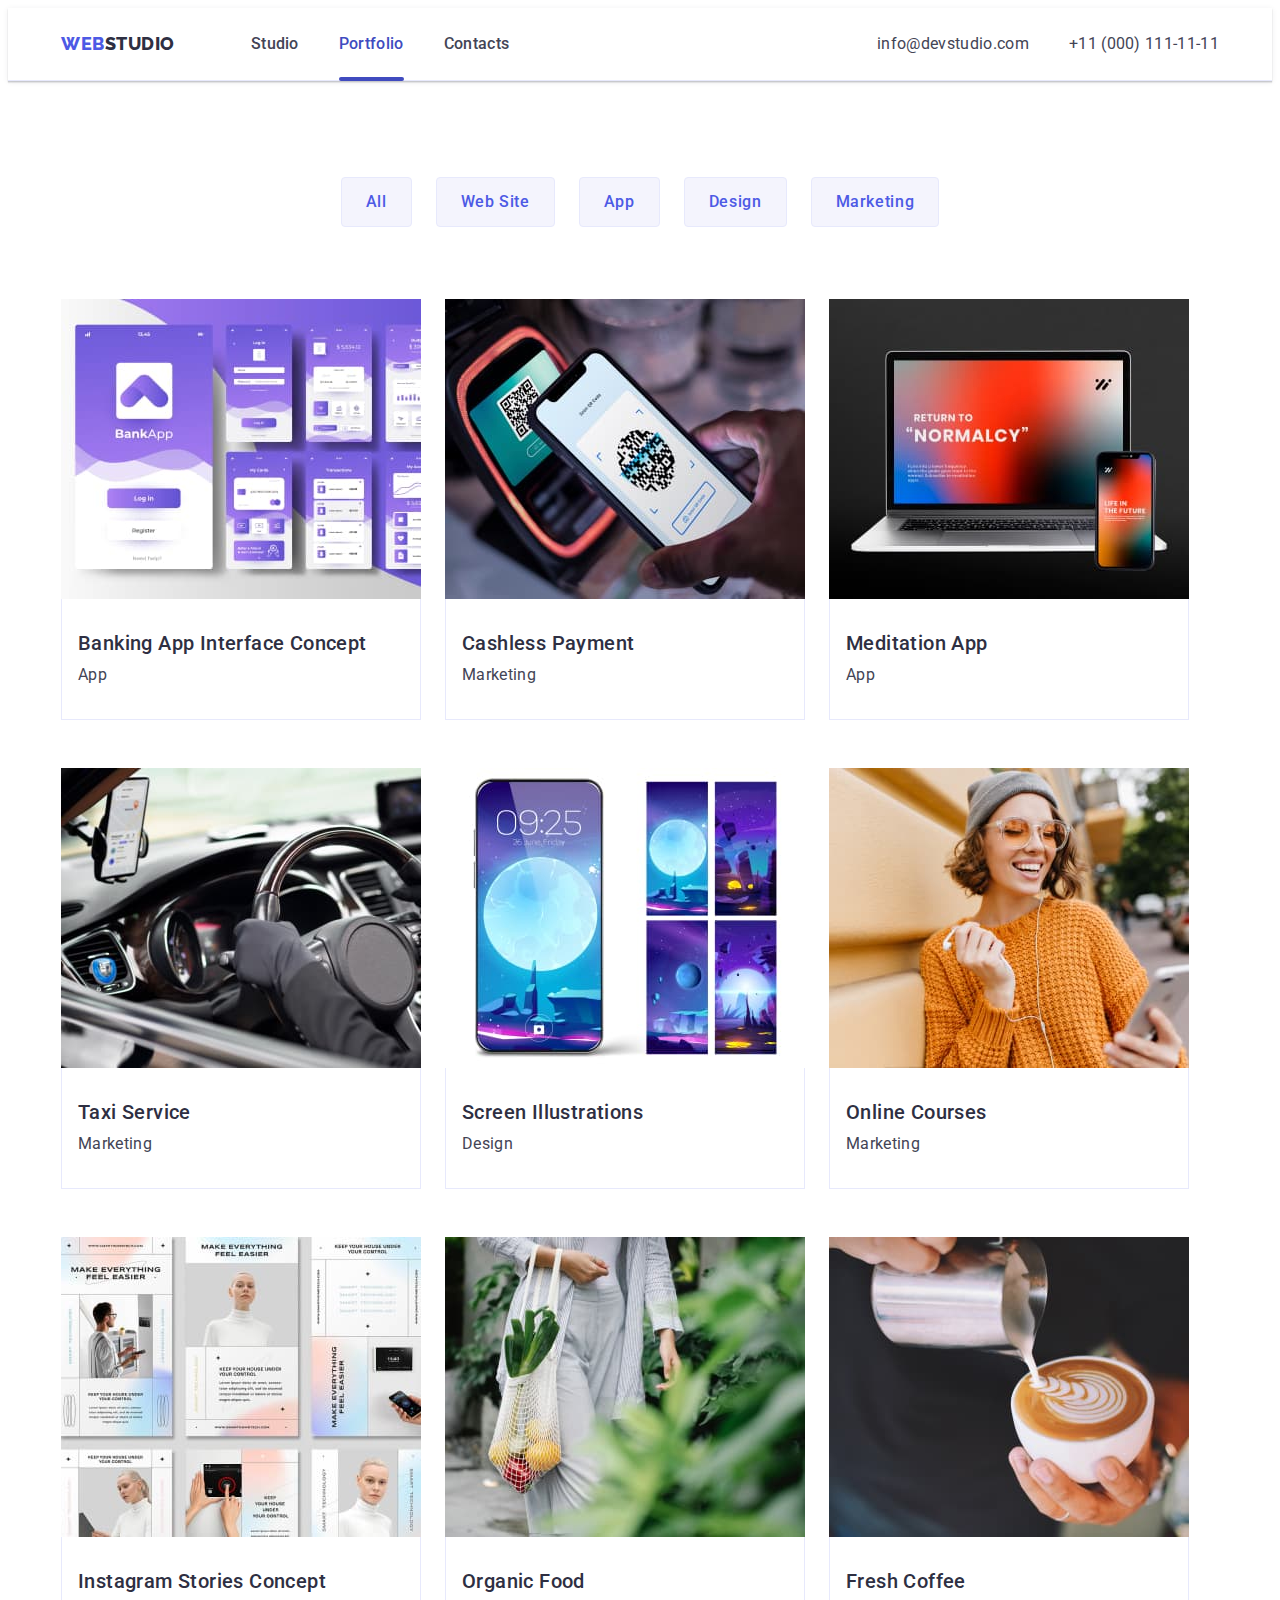
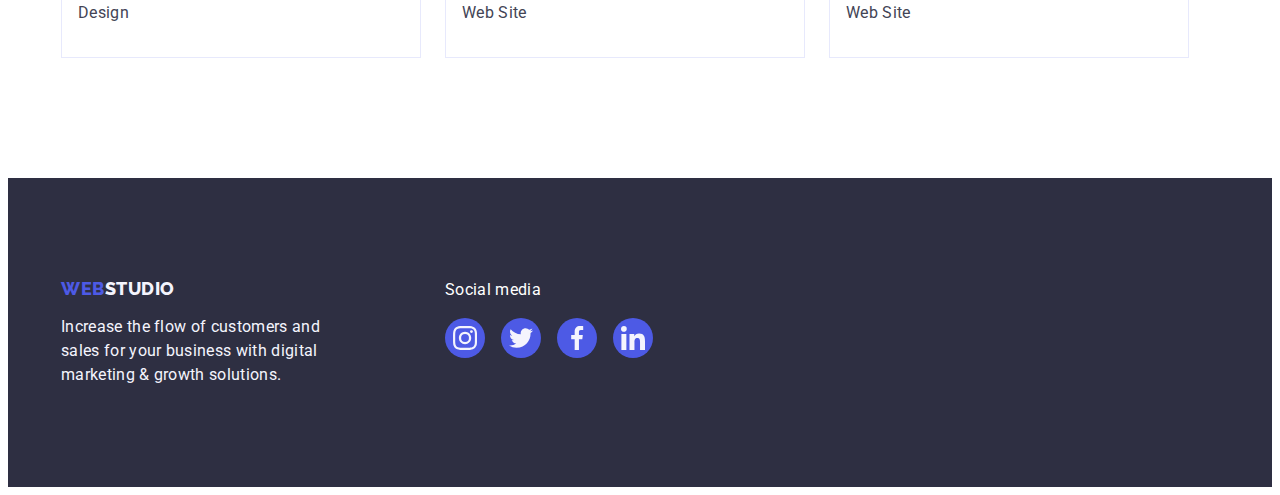
==== commit e4b04050: "HW" ====
--- a/portfolio.html
+++ b/portfolio.html
@@ -56,25 +56,25 @@
         <div class="container">
           <h1 class="visually-hidden">Filters</h1>
           <ul class="filter-list list">
-            <li>
+            <li class="filter-list-item">
               <button class="filter-btn" type="button">All</button>
             </li>
-            <li>
+            <li class="filter-list-item">
               <button class="filter-btn" type="button">Web Site</button>
             </li>
-            <li>
+            <li class="filter-list-item">
               <button class="filter-btn" type="button">App</button>
             </li>
-            <li>
+            <li class="filter-list-item">
               <button class="filter-btn" type="button">Design</button>
             </li>
-            <li>
+            <li class="filter-list-item">
               <button class="filter-btn" type="button">Marketing</button>
             </li>
           </ul>
           <ul class="portfolio-list list">
             <li class="portolio-list-item">
-              <a class="link" href="">
+              <a class="portfolio-list-link link" href="">
                 <div class="portfolio-list-img-wrapper">
                   <img
                     class="portfolio-item-image"
@@ -95,7 +95,7 @@
               </a>
             </li>
             <li class="portolio-list-item">
-              <a class="link" href="">
+              <a class="portfolio-list-link link" href="">
                 <div class="portfolio-list-img-wrapper">
                   <img
                     class="portfolio-item-image"
@@ -116,7 +116,7 @@
               </a>
             </li>
             <li class="portolio-list-item">
-              <a class="link" href="">
+              <a class="portfolio-list-link link" href="">
                 <div class="portfolio-list-img-wrapper">
                   <img
                     class="portfolio-item-image"
@@ -137,7 +137,7 @@
               </a>
             </li>
             <li class="portolio-list-item">
-              <a class="link" href="">
+              <a class="portfolio-list-link link" href="">
                 <div class="portfolio-list-img-wrapper">
                   <img
                     class="portfolio-item-image"
@@ -158,7 +158,7 @@
               </a>
             </li>
             <li class="portolio-list-item">
-              <a class="link" href="">
+              <a class="portfolio-list-link link" href="">
                 <div class="portfolio-list-img-wrapper">
                   <img
                     class="portfolio-item-image"
@@ -179,7 +179,7 @@
               </a>
             </li>
             <li class="portolio-list-item">
-              <a class="link" href="">
+              <a class="portfolio-list-link link" href="">
                 <div class="portfolio-list-img-wrapper">
                   <img
                     class="portfolio-item-image"
@@ -200,7 +200,7 @@
               </a>
             </li>
             <li class="portolio-list-item">
-              <a class="link" href="">
+              <a class="portfolio-list-link link" href="">
                 <div class="portfolio-list-img-wrapper">
                   <img
                     class="portfolio-item-image"
@@ -221,7 +221,7 @@
               </a>
             </li>
             <li class="portolio-list-item">
-              <a class="link" href="">
+              <a class="portfolio-list-link link" href="">
                 <div class="portfolio-list-img-wrapper">
                   <img
                     class="portfolio-item-image"
@@ -242,7 +242,7 @@
               </a>
             </li>
             <li class="portolio-list-item">
-              <a class="link" href="">
+              <a class="portfolio-list-link link" href="">
                 <div class="portfolio-list-img-wrapper">
                   <img
                     class="portfolio-item-image"
@@ -284,7 +284,7 @@
               <a href="">
                 <span class="social-list-icon-wrapper">
                   <svg class="social-list-icon" width="24" height="24" aria-label="instagram icon">
-                    <use href="./images/sprite.svg#icon-instagram"></use>
+                    <use href="./images/icons.svg#icon-instagram"></use>
                   </svg>
                 </span>
               </a>
@@ -293,7 +293,7 @@
               <a href="">
                 <span class="social-list-icon-wrapper">
                   <svg class="social-list-icon" width="24" height="24" aria-label="twitter icon">
-                    <use href="./images/sprite.svg#icon-twitter"></use>
+                    <use href="./images/icons.svg#icon-twitter"></use>
                   </svg>
                 </span>
               </a>
@@ -302,7 +302,7 @@
               <a href="">
                 <span class="social-list-icon-wrapper">
                   <svg class="social-list-icon" width="24" height="24" aria-label="facebook icon">
-                    <use href="./images/sprite.svg#icon-facebook"></use>
+                    <use href="./images/icons.svg#icon-facebook"></use>
                   </svg>
                 </span>
               </a>
@@ -311,7 +311,7 @@
               <a href="">
                 <span class="social-list-icon-wrapper">
                   <svg class="social-list-icon" width="24" height="24" aria-label="linkedin icon">
-                    <use href="./images/sprite.svg#icon-linkedin"></use>
+                    <use href="./images/icons.svg#icon-linkedin"></use>
                   </svg>
                 </span>
               </a>
--- a/css/style.css
+++ b/css/style.css
@@ -6,10 +6,11 @@
   --hover-focus: #404bbf;
   --white-text:#f4f4fd;
   --btn-border-color:#e7e9fc;
-  --customers-logo-color: #8E8F99;
+  --currentColor: #8E8F99;
   --navyblue-modal: rgba(46, 47, 66, 0.40);
   --transition-dur-and-func: 250ms cubic-bezier(0.4, 0, 0.2, 1);
   --dairy-color: #FCFCFC;
+  --footer-sm-link-color:#31d0aa;
 }
 
 h1,
@@ -228,7 +229,11 @@
 }
 
 .hero {
+  max-width: 1440px;
+  background-repeat: no-repeat;
+  background-position: center;
   background-color: var(--primary-color);
+  margin: 0 auto;
   padding: 188px 0;
   background-image: linear-gradient(
   rgba(46, 47, 66, 0.70),
@@ -273,7 +278,7 @@
   border: none;
   border-radius: 4px;
   margin: 48px auto 0 auto;
-  transition: color var(--transition-dur-and-func);
+  transition: background-color var(--transition-dur-and-func);
 }
 
 .order-service-btn:hover,
@@ -292,14 +297,23 @@
   gap:24px;
 }
 
+.value-list-container {
+  display: flex;
+  align-items: center;
+  justify-content: center;
+  height: 112px;
+  background-color: var(--white-text);
+  border-radius: 4px;
+  margin-bottom: 8px;
+}
+
 .values-list-item {
   width: calc((100% - 24px * 3) / 4);
 }
 
-.values-list-icon {
+/* .values-list-icon {
   margin: 24px 100px;
-
-}
+} */
 
 
 .value-title {
@@ -357,6 +371,9 @@
   background-color: var(--secondary-color);
   width: calc((100% - 3 * 24 / 4));
   border-radius: 0px 0px 4px 4px;
+  box-shadow: 0px 1px 6px rgba(46, 47, 66, 0.08),
+    0px 1px 1px rgba(46, 47, 66, 0.16),
+    0px 2px 1px rgba(46, 47, 66, 0.08);
 }
 
 .team-member {
@@ -413,6 +430,22 @@
   justify-content: center;
 }
 
+.filter-list-item {
+  transition: color 250ms cubic-bezier(0.4, 0, 0.2, 1),
+  background-color 250ms cubic-bezier(0.4, 0, 0.2, 1),
+  border-color 250ms cubic-bezier(0.4, 0, 0.2, 1),
+  box-shadow 250ms cubic-bezier(0.4, 0, 0.2, 1);
+}
+
+
+.filter-list-item:hover,
+.filter-list-item:focus {
+  box-shadow: 0px 3px 1px rgba(0, 0, 0, 0.1),
+    0px 2px 1px rgba(0, 0, 0, 0.08),
+    0px 2px 2px rgba(0, 0, 0, 0.12);
+
+}
+
 .portfolio-list {
   display: flex;
   column-gap: 24px;
@@ -421,6 +454,17 @@
   
 }
 
+.portfolio-list-link {
+  display: block;
+  transition: box-shadow 250ms cubic-bezier(0.4, 0, 0.2, 1);
+}
+.portfolio-list-link:hover, 
+.portfolio-list-link:focus {
+  box-shadow:0px 1px 6px rgba(46, 47, 66, 0.08),
+    0px 1px 1px rgba(46, 47, 66, 0.16),
+    0px 2px 1px rgba(46, 47, 66, 0.08);
+}
+
 .portfolio-item-title {
   font-weight: 500;
   font-size: 20px;
@@ -435,7 +479,8 @@
   width: calc((100% - 24px * 2) /3 );
 }
 
-.portolio-list-item:hover .overlay {
+.portolio-list-item:hover .overlay,
+.portolio-list-item:focus .overlay {
   transform: translateY(0%);
 }
 
@@ -443,7 +488,7 @@
 .portfolio-item-category {
   font-size: 16px;
   line-height: 1.5;
-  letter-spacing: 0.02em;
+  letter-spacing: 0.02em;   
   color: var(--text-color);
 }
 
@@ -484,17 +529,51 @@
   gap: 24px;
 }
 
+.customer-list-link {
+  fill: var(--currentColor);
+  width: 100%;
+  height: 100%;
+  border: 1px solid var(--currentColor);
+  border-radius: 4px;
+  display: flex;
+  align-items: center;
+  justify-content: center;
+  color: var(--currentColor);
+}
+
+.customer-list-link:hover,
+.customer-list-link:active {
+  border-color: var(--hover-focus);
+  color: var(--hover-focus);
+  fill: var(--hover-focus);
+  }
+
+
 .customers-list-icon {
-  fill: var(--customers-logo-color);
+  fill: var(--currentColor);
+  /* width: 100%;
+  height: 100%;
+  border: 1px solid var(--currentColor);
   border-radius: 4px;
-  border: 1px solid var(--lightslate, #8E8F99);
-  width: 168px;
+  display: flex;
+  align-items: center;
+  justify-content: center;
+  color: var(--currentColor); */
+}
+
+.customers-list-item {
+  width: calc((100% - 120px) / 6);
   height: 88px;
-  padding: 16px 32px;
-  flex-shrink: 0;
-  gap: 24px;
-  
-
+  transition: border-color 250ms cubic-bezier(0.4, 0, 0.2, 1),
+  color 250ms cubic-bezier(0.4, 0, 0.2, 1);
+}
+
+
+.customers-list-icon:hover,
+.customers-list-icon:focus {
+  border-color: var(--hover-focus);
+  color: var(--hover-focus);
+  fill: var(--hover-focus);
 }
 
 
@@ -515,6 +594,10 @@
 }
 
 
+.social-list-icon-wrapper:hover,
+.social-list-icon-wrapper:focus {
+ background-color: var(--hover-focus);
+}
 
 
 
@@ -522,16 +605,26 @@
   display: flex;
   gap: 16px;
 }
+.footer .social-list-icon-wrapper:hover, 
+.footer .social-list-icon-wrapper:active {
+  display: flex;
+  gap: 16px;
+  background-color: var(--footer-sm-link-color);
+}
+
+
 .team-member .social-media-list {
   margin-top: 8px;
   display: flex;
-  gap: 16px;
+  gap: 24px;
   justify-content: center;
   align-items: center;
 }
 
+
 .footer .container {
   display: flex;
+  align-items: baseline;
 }
 
 .footer-left {
@@ -540,6 +633,8 @@
 
 .footer-right .footer-text {
   margin-bottom: 16px;
+  font-weight: 500px;
+  color:  var(--secondary-color);
 }
 
 .backdrop{
@@ -555,28 +650,50 @@
 
 .modal {
   position: absolute;
-  top: 80px;
+  top: 50%;
   left: 50%;
-  transform: translateX(-50%);
+  transform: translate(-50%, -50%);
   width: 408px;
-  height: 584px;
   background-color: var(--dairy-color);
   border-radius: 4px;
+  min-height: 588px;
+  box-shadow: 0px 1px 1px rgba(0, 0, 0, 0.14),
+    0px 1px 3px rgba(0, 0, 0, 0.12),
+    0px 2px 1px rgba(0, 0, 0, 0.2);
+  transition: transform 250ms var(--transition-dur-and-func);
 }
 
 .close-btn {
   position: absolute;
-  right: 32px;
-  top: 32px;
-  background-color: transparent;
+  width: 24px;
+  height: 24px;
+  right: 24px;
+  top: 24px;
+  background-color: var(--btn-border-color);
+  border: 1px solid rgba(0, 0, 0, 0.1); 
+  border-radius: 50%;
+  display: flex;
+  align-items: center;
+  justify-content: center;
+  padding: 0;
+  cursor: pointer;
+  transition: background-color 250ms cubic-bezier(0.4, 0, 0.2, 1), border 250ms cubic-bezier(0.4, 0, 0.2, 1);
+}
+
+.close-btn:hover,
+.close-btn:focus {
+  background-color: var(--hover-focus);
   border: none;
-  padding: 0;
-  line-height: 0;
 }
 
 
 .close-btn-icon {
   stroke: var(--primary-color);
+  transition: fill 250ms cubic-bezier(0.4, 0, 0.2, 1);
+}
+.close-btn-icon:hover, 
+.close-btn-icon:focus {
+  fill: var(--secondary-color);
 }
 
 .is-hidden {
